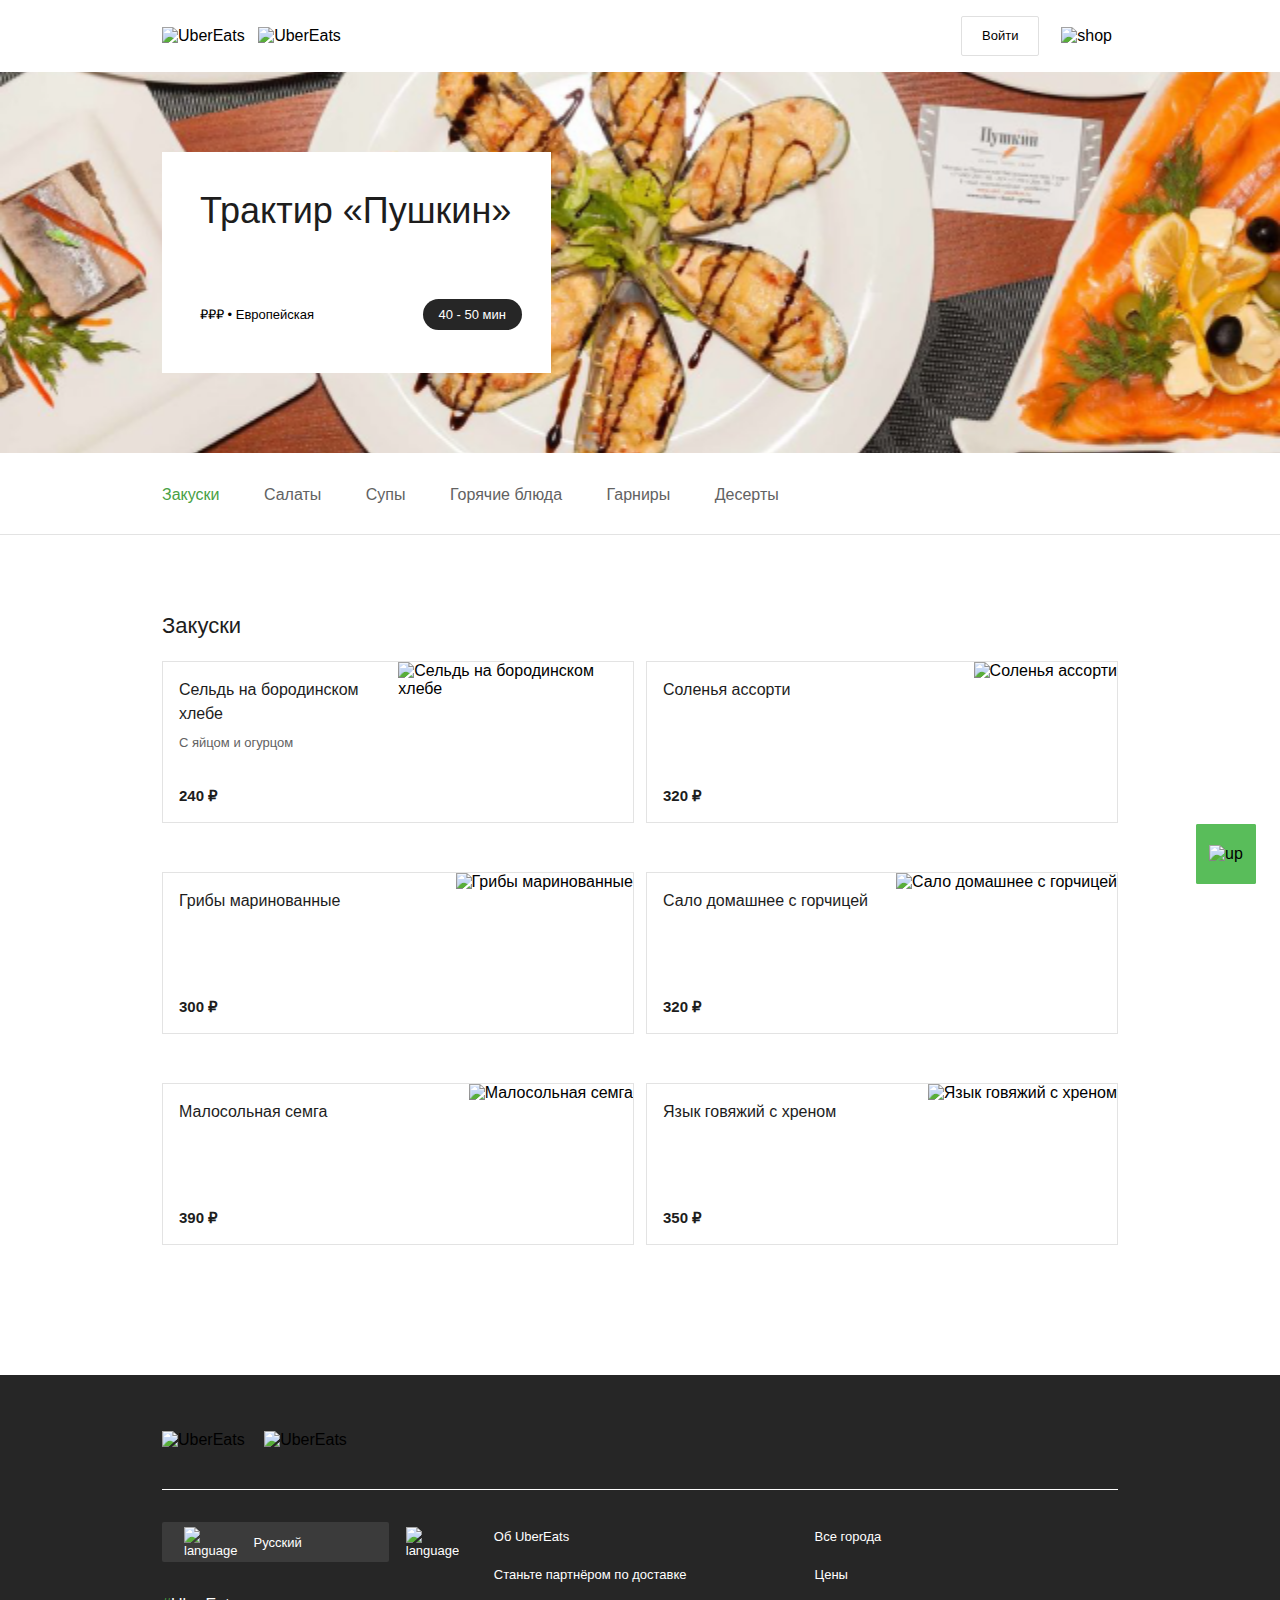
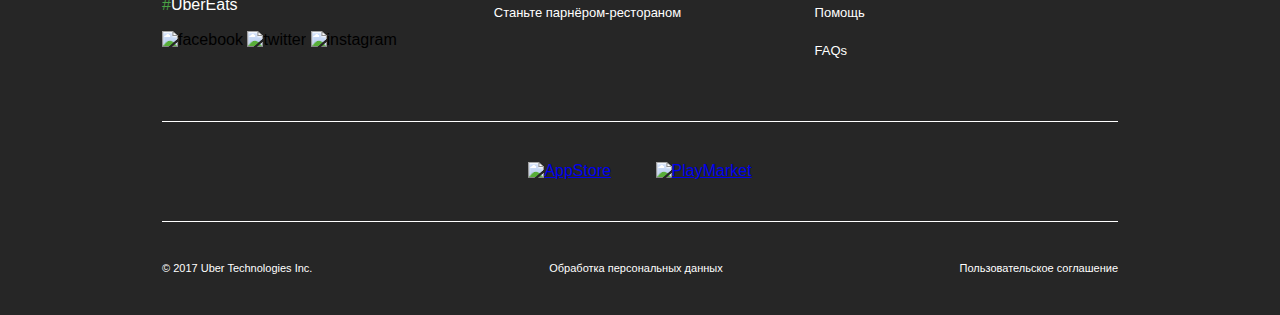
==== restaurant.html @ ffef229b "first commit" ====
<!DOCTYPE html>
<html lang="en">
<head>
    <meta charset="UTF-8">
    <meta name="viewport" content="width=device-width, initial-scale=1.0">
    <link rel="stylesheet" href="restaurant/css/normalize.css">
    <link rel="stylesheet" href="restaurant/css/style.css">
    <title>Трактир «Пушкин»</title>
</head>
<body>
    <header id="up" class="header">
        <div class="container">
            <div class="logo">
                <img src="../UberEats/restaurant/img/logo-uber.svg" alt="UberEats" class="logo-uber">
                <img src="../UberEats/restaurant/img/logo-eats.svg" alt="UberEats" class="logo-eats">
            </div>  
            <button class="login">Войти</button>
            <button class="shop"><img src="../UberEats/restaurant/img/basket.svg" alt="shop" class="basket"></button>
        </div>
    </header>
    <section class="restaurant-preview">
        <div class="container">
            <div class="preview-card">
                <h1 class="restaurant-name">Трактир «Пушкин»</h1>
                <div class="restaurant-description">
                    <p class="description">₽₽₽ • Европейская</p>
                    <p class="time">40 - 50 мин</p>
                </div>
            </div>
        </div>  
    </section>
    <section class="tab-menu">
        <div class="container">
            <div class="tab-menu-desktop">
                <span class="tab-menu-category active">Закуски</span>
                <span class="tab-menu-category">Салаты</span>
                <span class="tab-menu-category">Супы</span>
                <span class="tab-menu-category">Горячие блюда</span>
                <span class="tab-menu-category">Гарниры</span>
                <span class="tab-menu-category">Десерты</span>
            </div>
            <div class="tab-menu-mobile">
                <span class="tab-menu-category active">Закуски</span>
                <span class="tab-menu-category">Салаты</span>
                <span class="tab-menu-category">Супы</span>
                <span class="tab-menu-category">Горячие блюда</span>
                <span class="tab-menu-category">Гарниры</span>
                <span class="tab-menu-category">Десерты</span>
                <div class="line"></div>
            </div>
        </div>
    </section>
    <section class="menu">
        <div class="container">
            <h2 class="menu-name">Закуски</h2>
            <div class="meal-cards">
                <div class="meal-card">
                    <div class="meal-info">
                        <h3 class="meal-name">Сельдь на бородинском хлебе</h3>
                        <span class="meal-description">С яйцом и огурцом</span>
                        <span class="meal-price">240 ₽</span>
                    </div>
                    <img src="../UberEats/restaurant/img/meal/seld.png" alt="Сельдь на бородинском хлебе" class="meal-img">
                </div>
                <div class="meal-card">
                    <div class="meal-info">
                        <h3 class="meal-name">Соленья ассорти</h3>
                        <span class="meal-description"></span>
                        <span class="meal-price">320 ₽</span>
                    </div>
                    <img src="../UberEats/UberEats/restaurant/img/meal/salted.png" alt="Соленья ассорти" class="meal-img">
                </div>
                <div class="meal-card">
                    <div class="meal-info">
                        <h3 class="meal-name">Грибы маринованные</h3>
                        <span class="meal-description"></span>
                        <span class="meal-price">300 ₽</span>
                    </div>
                    <img src="../UberEats/restaurant/img/meal/mushrums.png" alt="Грибы маринованные" class="meal-img">
                </div>
                <div class="meal-card">
                   <div class="meal-info"> <h3 class="meal-name">Сало домашнее с горчицей</h3>
                    <span class="meal-description"></span>
                    <span class="meal-price">320 ₽</span>
                    </div>
                    <img src="../UberEats/restaurant/img/meal/bacon.png" alt="Сало домашнее с горчицей" class="meal-img">
                </div>
                <div class="meal-card">
                    <div class="meal-info"><h3 class="meal-name">Малосольная семга</h3>
                    <span class="meal-description"></span>
                    <span class="meal-price">390 ₽</span>
                    </div>
                    <img src="../UberEats/restaurant/img/meal/redfish.png" alt="Малосольная семга" class="meal-img">
                </div>         
                <div class="meal-card">
                    <div class="meal-info"><h3 class="meal-name">Язык говяжий с хреном</h3>
                    <span class="meal-description"></span>
                    <span class="meal-price">350 ₽</span>
                    </div>
                    <img src="../UberEats/restaurant/img/meal/tongue.png" alt="Язык говяжий с хреном" class="meal-img">         
                </div>
            </div>
        </div>
    </section>
    <section class="info">
        <div class="container">
            <div class="logo-footer">
                <img src="../UberEats/restaurant/img/logo-uber-footer.png" alt="UberEats" class="logo-uber-footer">
                <img src="../UberEats/restaurant/img/logo-eats-footer.png" alt="UberEats" class="logo-eats-footer">
            </div>
                <div class="social-and-language">
                    <div class="language">
                        <button class="language-menu"><img src="../UberEats/restaurant/img/world.svg" alt="language" class="world">
                            <span class= "selected-language">Русский</span>
                            <img src="../UberEats/restaurant/img/arrow.svg" alt="language" class="arrow">
                        </button>
                    <span class="insta"><strong class="hashtag">#</strong>UberEats</span>
                    <a><img src="../UberEats/restaurant/img/social/facebook.svg" alt="facebook" class="social"></a>
                    <a><img src="../UberEats/restaurant/img/social/twitter.svg" alt="twitter" class="social"></a>
                    <a><img src="../UberEats/restaurant/img/social/instagram.svg" alt="instagram" class="social"></a>
                </div>
                    <div class="about">
                        <div class="left">
                            <a href="#" class="left-side">Об UberEats</a>
                            <a href="#" class="left-side">Станьте партнёром по доставке</a>
                            <a href="#" class="left-side">Станьте парнёром-рестораном</a>
                        </div>
                        <div class="right">
                            <a href="#" class="right-side">Все города</a>
                            <a href="#" class="right-side">Цены</a>
                            <a href="#" class="right-side">Помощь</a>
                            <a href="#" class="right-side">FAQs</a>
                        </div>
                    </div>
                </div>
        </div>
        <!-- /.container -->
    </section>
    <section class="download">        
        <div class="container">
            <a href="#" class="appstore"><img src="../UberEats/restaurant/img/appstore.png" alt="AppStore"></a>
            <a href="#" class="google"><img src="../UberEats/restaurant/img/google.png" alt="PlayMarket"></a>
        </div>
    </section>
    <section class="footer">
        <div class="container">
            <div class="date">© 2017 Uber Technologies Inc.</div>
            <a href="#" class="personal">Обработка персональных данных</a>
            <a href="#" class="agreement">Пользовательское соглашение</a>
        </div>
        <a href="#up" class="up"><button class="up"><img src="../UberEats/restaurant/img/arrow-up.svg" alt="up"></button></a>
    </section>
</body>
</html>
---- restaurant/css/style.css ----
body{
    font-family: Roboto, sans-serif;
}
.header{
    padding-top: 16px;
    padding-bottom: 16px;
    box-shadow: 0px 0px 16px rgba(38, 38, 38, 0.16);
}
.header>.container{
    display: flex;
    justify-content: space-between;
    align-items: center;
}
.logo{
    padding-right: auto;
}
.logo-uber{
    padding-right: 9px;
}
.shop{
    border: none;
    background-color: #fff;
    cursor: pointer;
    outline: none;
    height: 40px;
}
.login{
    font-style: normal;
    font-weight: 500;
    font-size: 13px;
    line-height: 24px;
    border: 1px solid #E0E0E0;
    border-radius: 2px;
    background-color: #fff;
    margin-left: auto;
    margin-right: 16px;
    width: 78px;
    height: 40px;
    outline: none;
    cursor: pointer;
} 
.container{
    max-width: 956px;
    margin-left: auto;
    margin-right: auto;
}
.restaurant-preview{
    background-image: url(../img/pushkin1.png);
    background-repeat: no-repeat;
    background-size: 100%;
    background-position: center;
}
.restaurant-preview>.container{
    padding-top: 80px;
    padding-bottom: 80px;
}
.restaurant-name{
    padding: 38px 38px;
    margin-top: 0;
    font-style: normal;
    font-weight: normal;
    font-size: 36px;
    line-height: 42px;
    color: #1D1D1D;
}
.preview-card{
    background-color: #fff;
    width: 389px;
    padding-bottom: 38px;
}
.restaurant-description{
    display: flex;
    justify-content: space-between;
    align-items: baseline;
    margin-left: 38px;
    margin-right: 29px;
    font-style: normal;
    font-weight: normal;
    font-size: 13px;
    line-height: 15px;
}
.time{
    padding: 8px 16px;
    background: #262626;
    border-radius: 16px;
    color: #fff;
    margin: 0;
}
.tab-menu{
    padding-top: 32px;
    padding-bottom: 29px;
    border-bottom: 1px solid rgba(117, 117, 117, 0.2);
}
.tab-menu-mobile{
    display: none;

}
.tab-menu-mobile>span {
    display: none;
    font-size: 18px;
    line-height: 1.6;
    margin-right: 0;
}
.tab-menu-mobile>.active {
    display: flex;
    justify-content: center;
    font-size: 22px;
    font-weight: 500;
    color: #000;
}
.tab-menu-desktop>.active {
    color: #49A144;
}
.tab-menu-mobile>.line{
    display: block;
    height: 1px;
    background-color: black;
    width: 50px;
    margin-left: auto;
    margin-right: auto;
    margin-top: 12px;
}
.tab-menu-category{
    margin-right: 40px;
    cursor: pointer;
    font-size: 16px;
    line-height: 19px;
    color: #626262;
}
.menu{
    padding-top: 56px;
    padding-bottom: 80px;
}
.menu-name{
    font-style: normal;
    font-weight: normal;
    font-size: 22px;
    line-height: 34px;
    color: #1D1D1D;
}
.meal-cards{
    display: flex;
    justify-content: space-between;
    flex-wrap: wrap;
}
.meal-card{
    width: 470px;
    height: 160px;
    border: 1px solid rgba(117, 117, 117, 0.2);
    display: flex;
    justify-content: space-between;
    margin-bottom: 49px;
    cursor: pointer;
}
.meal-info{
    padding-top: 16px;
    padding-left: 16px;
    padding-bottom: 16px;
    display: flex;
    flex-direction: column;
}
.meal-name{
    margin: 0;
    padding-bottom: 6px;
    font-style: normal;
    font-weight: normal;
    font-size: 16px;
    line-height: 24px;
    color: #1D1D1D;
}
.meal-description{
    font-style: normal;
    font-weight: normal;
    font-size: 13px;
    line-height: 21px;
    color: #626262;
}
.meal-price{
    margin-top: auto;
    font-style: normal;
    font-weight: 600;
    font-size: 15px;
    line-height: 21px;
    color: #1D1D1D;
}
.social-and-language {
    display: flex;
}
.info {
    background-color: #262626;
    border-top: 1px solid #fff;
}
.logo-footer{
    padding-bottom: 40px;
    border-bottom: 0.5px solid #fff;
}
.logo-uber-footer{
    padding-right: 15px;
}
.language-menu{
    background-color: #3B3B3B;
    border-radius: 2px;
    font-style: normal;
    font-weight: normal;
    font-size: 13px;
    line-height: 15px;
    color: #FFFFFF;
    display: flex;
    align-items: center;
    cursor: pointer;
    width: 227px;
    height: 40px;
    outline: none;
    margin-top: 32px;
    border:none;
}
.world{
    padding-left: 16px;
}
.selected-language{
    padding-left: 16px;
}
.arrow{
    padding-left: 104px;
    padding-right: 8px;
}
.hashtag{
    font-style: normal;
    font-weight: normal;
    font-size: 16px;
    line-height: 19px;
    color: #49A144;
}
.insta{
    display: block;
    font-style: normal;
    font-weight: normal;
    font-size: 16px;
    line-height: 19px;
    color: #FFFFFF;
    padding-top: 33px;
}
.social{
    background-color:#262626 ;
    cursor: pointer;
    margin-top: 17px;
}
.about-and-social{
    display: flex;
}
.about{
    display: flex;
    padding-top: 39px;
    padding-left: 97px;
}
.left-side,
.right-side {
    text-decoration: none;
     font-style: normal;
    font-weight: normal;
    font-size: 13px;
    line-height: 15px;
    color: #FFFFFF;
    display: block;
    padding-bottom: 23px;
}
.left-side{
    display: block;
    padding-right: 128px;

}
.footer{
    background-color: #262626;
}
.date,
.personal, 
.agreement{
    text-decoration: none;
    font-style: normal;
    font-weight: normal;
    font-size: 11px;
    line-height: 13px;
    color: #FFFFFF;
    display: inline-block;

}
.download{
    background-color: #262626;
    text-align: center;
}
.appstore{
    margin-right: 40px;
    
}
.info>.container, .download>.container {
    border-bottom:  1px solid #fff;
    padding-bottom: 40px;
    padding-top: 56px;
}
.download>.container {
    padding-top: 40px;
}
.footer>.container{
    display: flex;
    justify-content: space-between;
    padding-bottom: 40px;
    padding-top: 40px;
}
.up{
    position: fixed;
    width: 60px;
    height: 60px;
    background-color: #59BD5A;
    border-radius: 2px;
    right:24px;
    bottom: 16px;
    cursor: pointer;
    border: none;
}
@media screen and (max-width: 1200px){
    .container{
        width: 960px;
    }
}
@media screen and (max-width: 992px){
    .container{
        width: 720px;
    }
    .meal-card{
        flex-basis: 100%;
    }
    .left-side{
        padding-right: 98px;
    }
    .menu {
        padding-top: 30px;
        padding-bottom: 0;
    }
}
@media screen and (max-width: 768px){
    .container{
        width: 540px;
    }
    .left-side {
        padding-right: 18px;
    }
    .about {
        padding-left: 20px;
    }
    .preview-card{
        margin-left: auto;
        margin-right: auto;
    }
    .tab-menu-category {
        margin-right: 20px;
    }
}
@media screen and (max-width: 576px){
    .container{
        width: 95%;
    }
    .restaurant-preview>.container{
        display: flex;
        justify-content: center;
    }
    .preview-card{
        width: 90%;
        height: 180px;
        margin-top: 131px;
        position: absolute;
        box-shadow: 0px 0px 16px rgba(117, 117, 117, 0.2);
        border-radius: 2px;
        padding-bottom: 0;
    }
    .restaurant-preview>.container{
        padding-top: 0;
        padding-bottom: 0;
        height: 255px;
    }
    .restaurant-name {
        padding-top: 24px;
        font-size: 24px;
        line-height: 42px;
        text-align: center;
        padding-bottom: 20px;
    }
    .restaurant-description{
        display: block;
    }
    .description{
        text-align: center;
    }
    .time{
        width: 30%;
        text-align: center;
        margin: auto;
    }
    .shop{
        display: none;
    }
    .login{
        margin-right: 0;
    }
    .social-and-language {
        flex-direction: column;
    }
    .about {
        flex-direction: column;
        padding-left: 0;
    }
    .download{
    padding-bottom: 0;
    }
    .footer>.container{
        flex-direction: column;
        padding-top: 40px;
    }
    .date, .personal{
        padding-bottom: 24px;
    }
    .menu{
        padding-bottom: 0;
    }
    .tab-menu{
        border-bottom: none;
    }
    .tab-menu-mobile{
        display: flex;
        flex-direction: column;
        align-items: center;
        margin-top: 95px;
    }
    .tab-menu-desktop{
        display: none;
    }
    .meal-card{
        height: 102px;
        margin-bottom: 16px;
        border-top: none;
        border-right: none;
        border-left: none;
    }
    .meal-card>img{
        width: 30%;
    }
    .meal-info{
        padding-top: 0;
        padding-left: 0;
    }
    .meal-name{
        padding-bottom: 0;
    }
    .menu-name{
        display: none;
    }
}
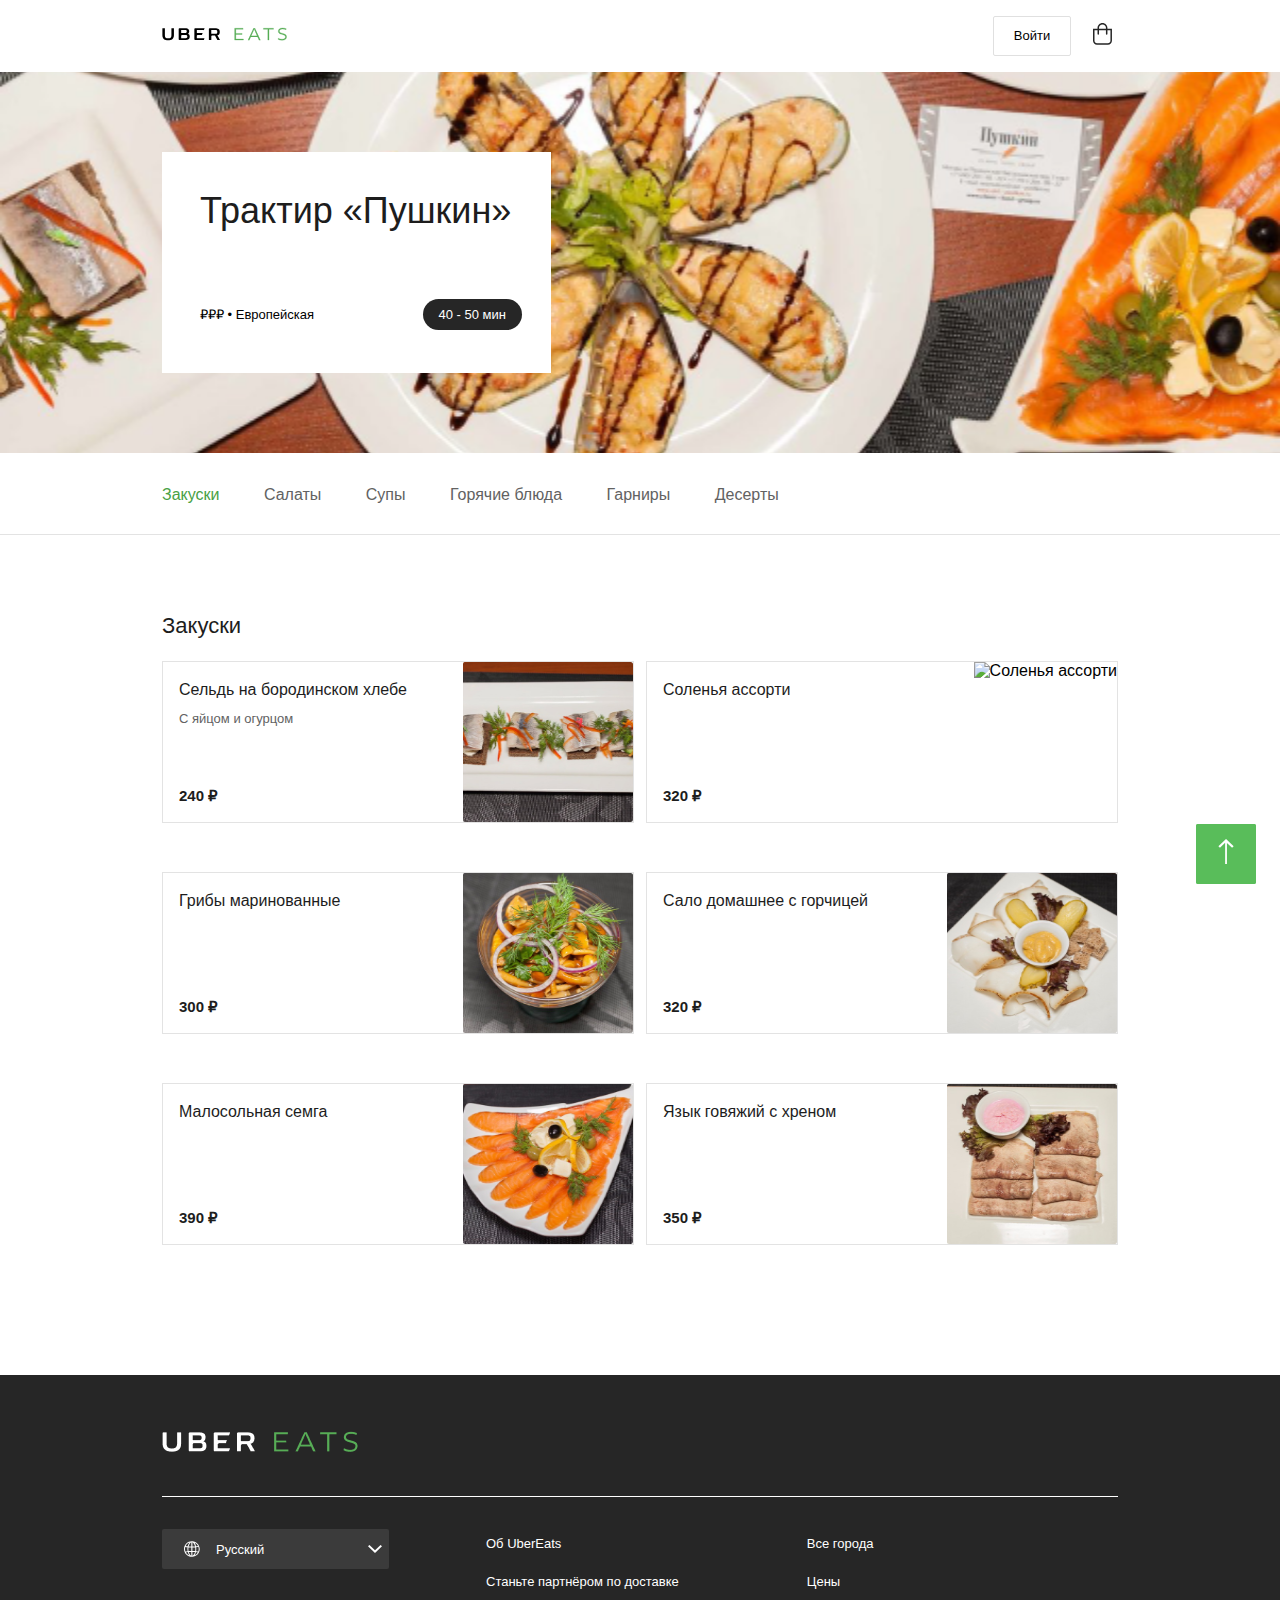
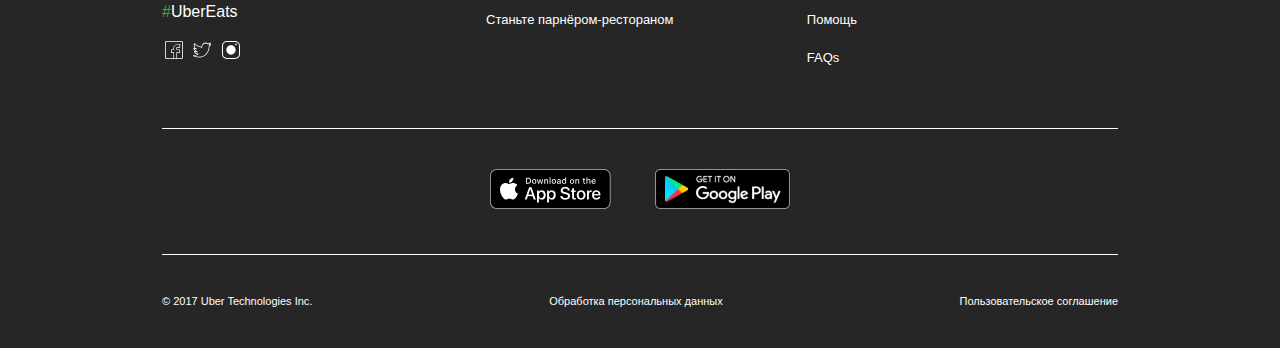
==== commit 75acc0af: "modified:   restaurant.html" ====
--- a/restaurant.html
+++ b/restaurant.html
@@ -11,11 +11,11 @@
     <header id="up" class="header">
         <div class="container">
             <div class="logo">
-                <img src="../UberEats/restaurant/img/logo-uber.svg" alt="UberEats" class="logo-uber">
-                <img src="../UberEats/restaurant/img/logo-eats.svg" alt="UberEats" class="logo-eats">
+                <img src="../restaurant/img/logo-uber.svg" alt="UberEats" class="logo-uber">
+                <img src="../restaurant/img/logo-eats.svg" alt="UberEats" class="logo-eats">
             </div>  
             <button class="login">Войти</button>
-            <button class="shop"><img src="../UberEats/restaurant/img/basket.svg" alt="shop" class="basket"></button>
+            <button class="shop"><img src="../restaurant/img/basket.svg" alt="shop" class="basket"></button>
         </div>
     </header>
     <section class="restaurant-preview">
@@ -60,7 +60,7 @@
                         <span class="meal-description">С яйцом и огурцом</span>
                         <span class="meal-price">240 ₽</span>
                     </div>
-                    <img src="../UberEats/restaurant/img/meal/seld.png" alt="Сельдь на бородинском хлебе" class="meal-img">
+                    <img src="../restaurant/img/meal/seld.png" alt="Сельдь на бородинском хлебе" class="meal-img">
                 </div>
                 <div class="meal-card">
                     <div class="meal-info">
@@ -68,7 +68,7 @@
                         <span class="meal-description"></span>
                         <span class="meal-price">320 ₽</span>
                     </div>
-                    <img src="../UberEats/UberEats/restaurant/img/meal/salted.png" alt="Соленья ассорти" class="meal-img">
+                    <img src="../UberEats/restaurant/img/meal/salted.png" alt="Соленья ассорти" class="meal-img">
                 </div>
                 <div class="meal-card">
                     <div class="meal-info">
@@ -76,28 +76,28 @@
                         <span class="meal-description"></span>
                         <span class="meal-price">300 ₽</span>
                     </div>
-                    <img src="../UberEats/restaurant/img/meal/mushrums.png" alt="Грибы маринованные" class="meal-img">
+                    <img src="../restaurant/img/meal/mushrums.png" alt="Грибы маринованные" class="meal-img">
                 </div>
                 <div class="meal-card">
                    <div class="meal-info"> <h3 class="meal-name">Сало домашнее с горчицей</h3>
                     <span class="meal-description"></span>
                     <span class="meal-price">320 ₽</span>
                     </div>
-                    <img src="../UberEats/restaurant/img/meal/bacon.png" alt="Сало домашнее с горчицей" class="meal-img">
+                    <img src="../restaurant/img/meal/bacon.png" alt="Сало домашнее с горчицей" class="meal-img">
                 </div>
                 <div class="meal-card">
                     <div class="meal-info"><h3 class="meal-name">Малосольная семга</h3>
                     <span class="meal-description"></span>
                     <span class="meal-price">390 ₽</span>
                     </div>
-                    <img src="../UberEats/restaurant/img/meal/redfish.png" alt="Малосольная семга" class="meal-img">
+                    <img src="../restaurant/img/meal/redfish.png" alt="Малосольная семга" class="meal-img">
                 </div>         
                 <div class="meal-card">
                     <div class="meal-info"><h3 class="meal-name">Язык говяжий с хреном</h3>
                     <span class="meal-description"></span>
                     <span class="meal-price">350 ₽</span>
                     </div>
-                    <img src="../UberEats/restaurant/img/meal/tongue.png" alt="Язык говяжий с хреном" class="meal-img">         
+                    <img src="../restaurant/img/meal/tongue.png" alt="Язык говяжий с хреном" class="meal-img">         
                 </div>
             </div>
         </div>
@@ -105,19 +105,19 @@
     <section class="info">
         <div class="container">
             <div class="logo-footer">
-                <img src="../UberEats/restaurant/img/logo-uber-footer.png" alt="UberEats" class="logo-uber-footer">
-                <img src="../UberEats/restaurant/img/logo-eats-footer.png" alt="UberEats" class="logo-eats-footer">
+                <img src="../restaurant/img/logo-uber-footer.png" alt="UberEats" class="logo-uber-footer">
+                <img src="../restaurant/img/logo-eats-footer.png" alt="UberEats" class="logo-eats-footer">
             </div>
                 <div class="social-and-language">
                     <div class="language">
-                        <button class="language-menu"><img src="../UberEats/restaurant/img/world.svg" alt="language" class="world">
+                        <button class="language-menu"><img src="../restaurant/img/world.svg" alt="language" class="world">
                             <span class= "selected-language">Русский</span>
-                            <img src="../UberEats/restaurant/img/arrow.svg" alt="language" class="arrow">
+                            <img src="../restaurant/img/arrow.svg" alt="language" class="arrow">
                         </button>
                     <span class="insta"><strong class="hashtag">#</strong>UberEats</span>
-                    <a><img src="../UberEats/restaurant/img/social/facebook.svg" alt="facebook" class="social"></a>
-                    <a><img src="../UberEats/restaurant/img/social/twitter.svg" alt="twitter" class="social"></a>
-                    <a><img src="../UberEats/restaurant/img/social/instagram.svg" alt="instagram" class="social"></a>
+                    <a><img src="../restaurant/img/social/facebook.svg" alt="facebook" class="social"></a>
+                    <a><img src="../restaurant/img/social/twitter.svg" alt="twitter" class="social"></a>
+                    <a><img src="../restaurant/img/social/instagram.svg" alt="instagram" class="social"></a>
                 </div>
                     <div class="about">
                         <div class="left">
@@ -138,8 +138,8 @@
     </section>
     <section class="download">        
         <div class="container">
-            <a href="#" class="appstore"><img src="../UberEats/restaurant/img/appstore.png" alt="AppStore"></a>
-            <a href="#" class="google"><img src="../UberEats/restaurant/img/google.png" alt="PlayMarket"></a>
+            <a href="#" class="appstore"><img src="../restaurant/img/appstore.png" alt="AppStore"></a>
+            <a href="#" class="google"><img src="../restaurant/img/google.png" alt="PlayMarket"></a>
         </div>
     </section>
     <section class="footer">
@@ -148,7 +148,7 @@
             <a href="#" class="personal">Обработка персональных данных</a>
             <a href="#" class="agreement">Пользовательское соглашение</a>
         </div>
-        <a href="#up" class="up"><button class="up"><img src="../UberEats/restaurant/img/arrow-up.svg" alt="up"></button></a>
+        <a href="#up" class="up"><button class="up"><img src="../restaurant/img/arrow-up.svg" alt="up"></button></a>
     </section>
 </body>
 </html>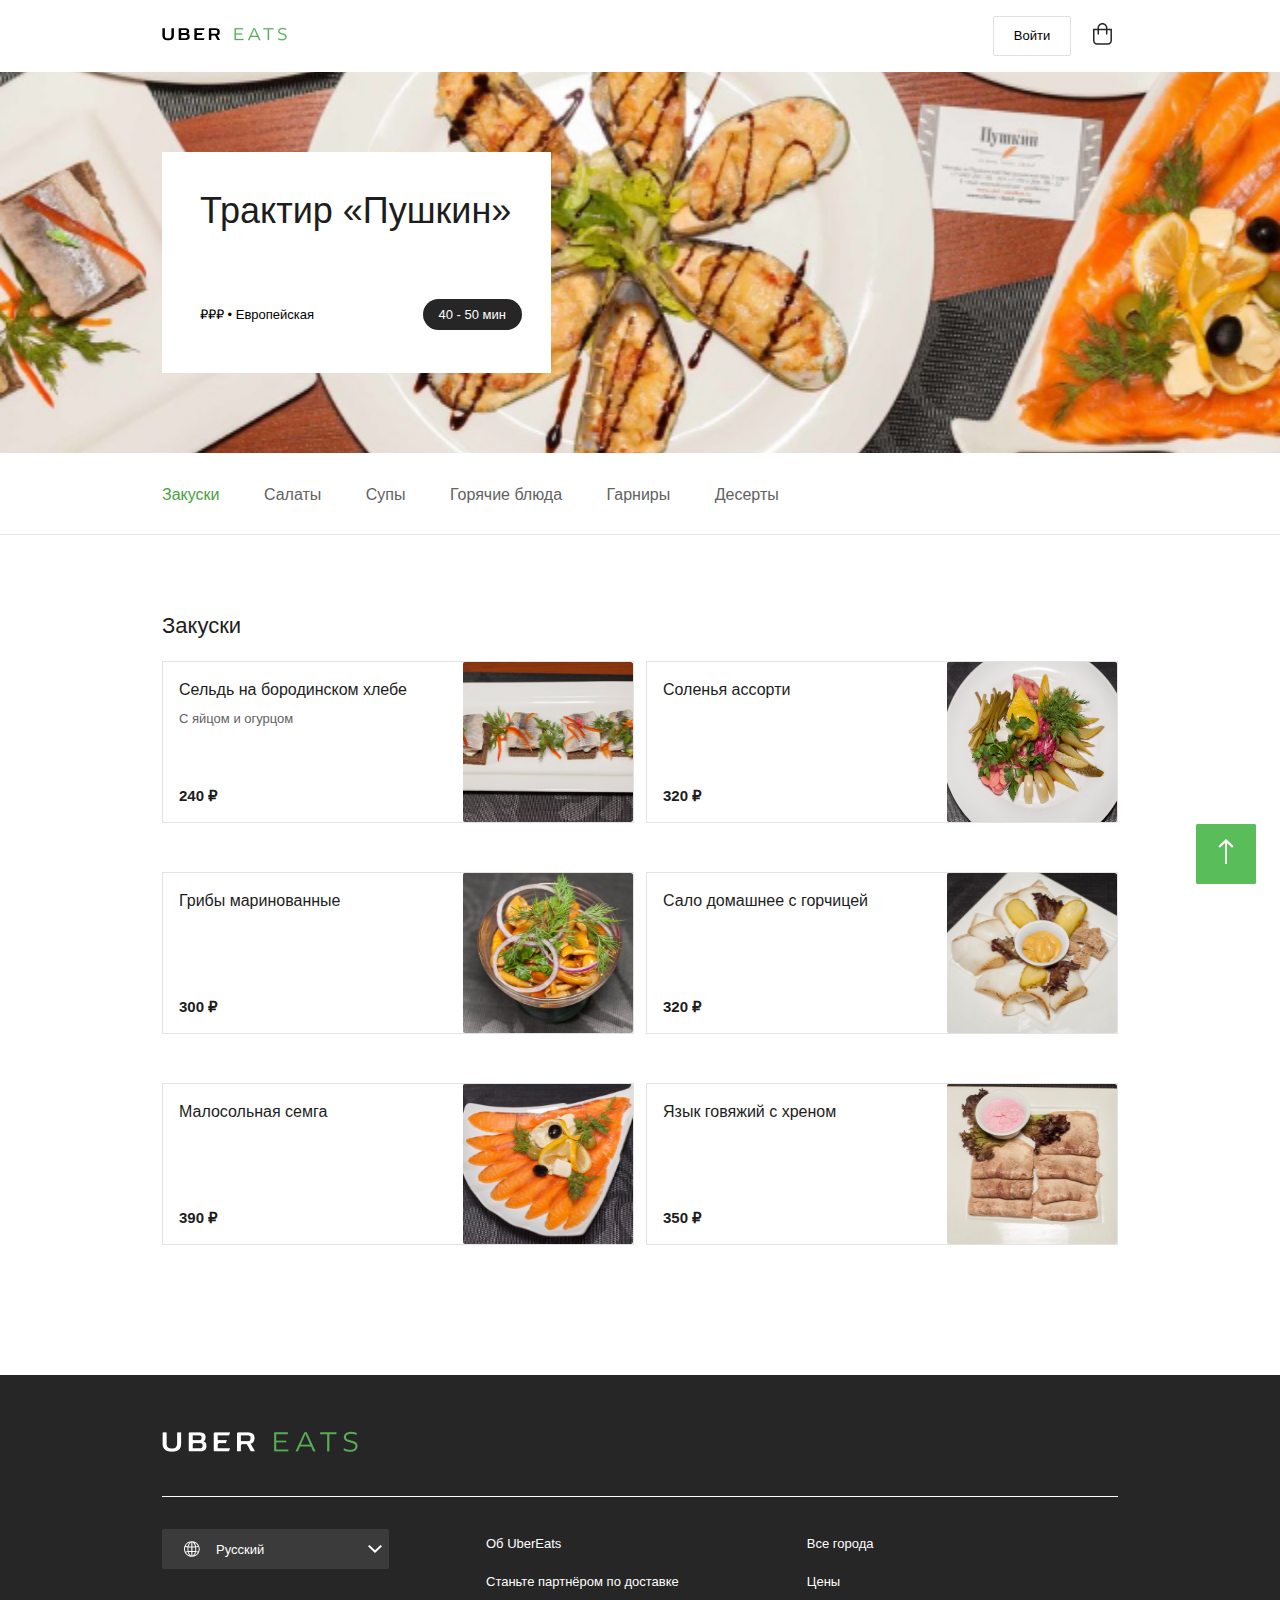
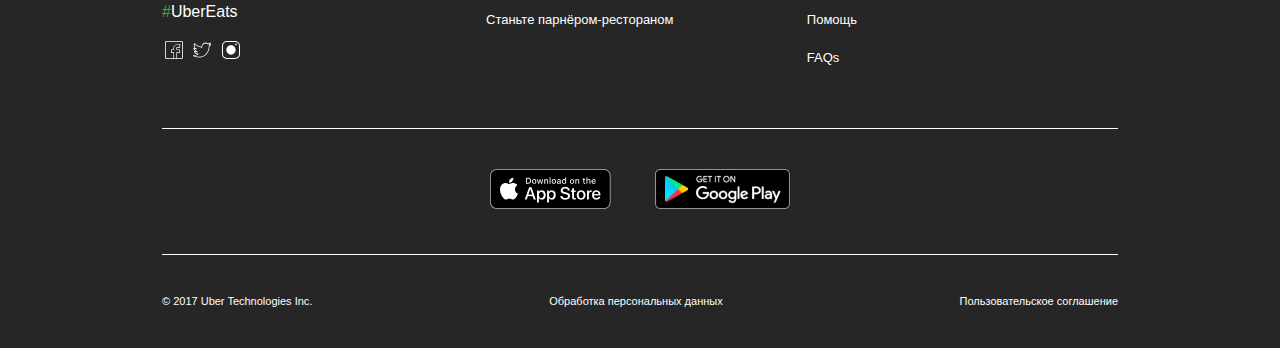
==== commit 93ac1d52: "Please enter the commit message for your changes. Lines starting  with '#' will be ignored, and an e" ====
--- a/restaurant.html
+++ b/restaurant.html
@@ -68,7 +68,7 @@
                         <span class="meal-description"></span>
                         <span class="meal-price">320 ₽</span>
                     </div>
-                    <img src="../UberEats/restaurant/img/meal/salted.png" alt="Соленья ассорти" class="meal-img">
+                    <img src="../restaurant/img/meal/salted.png" alt="Соленья ассорти" class="meal-img">
                 </div>
                 <div class="meal-card">
                     <div class="meal-info">
